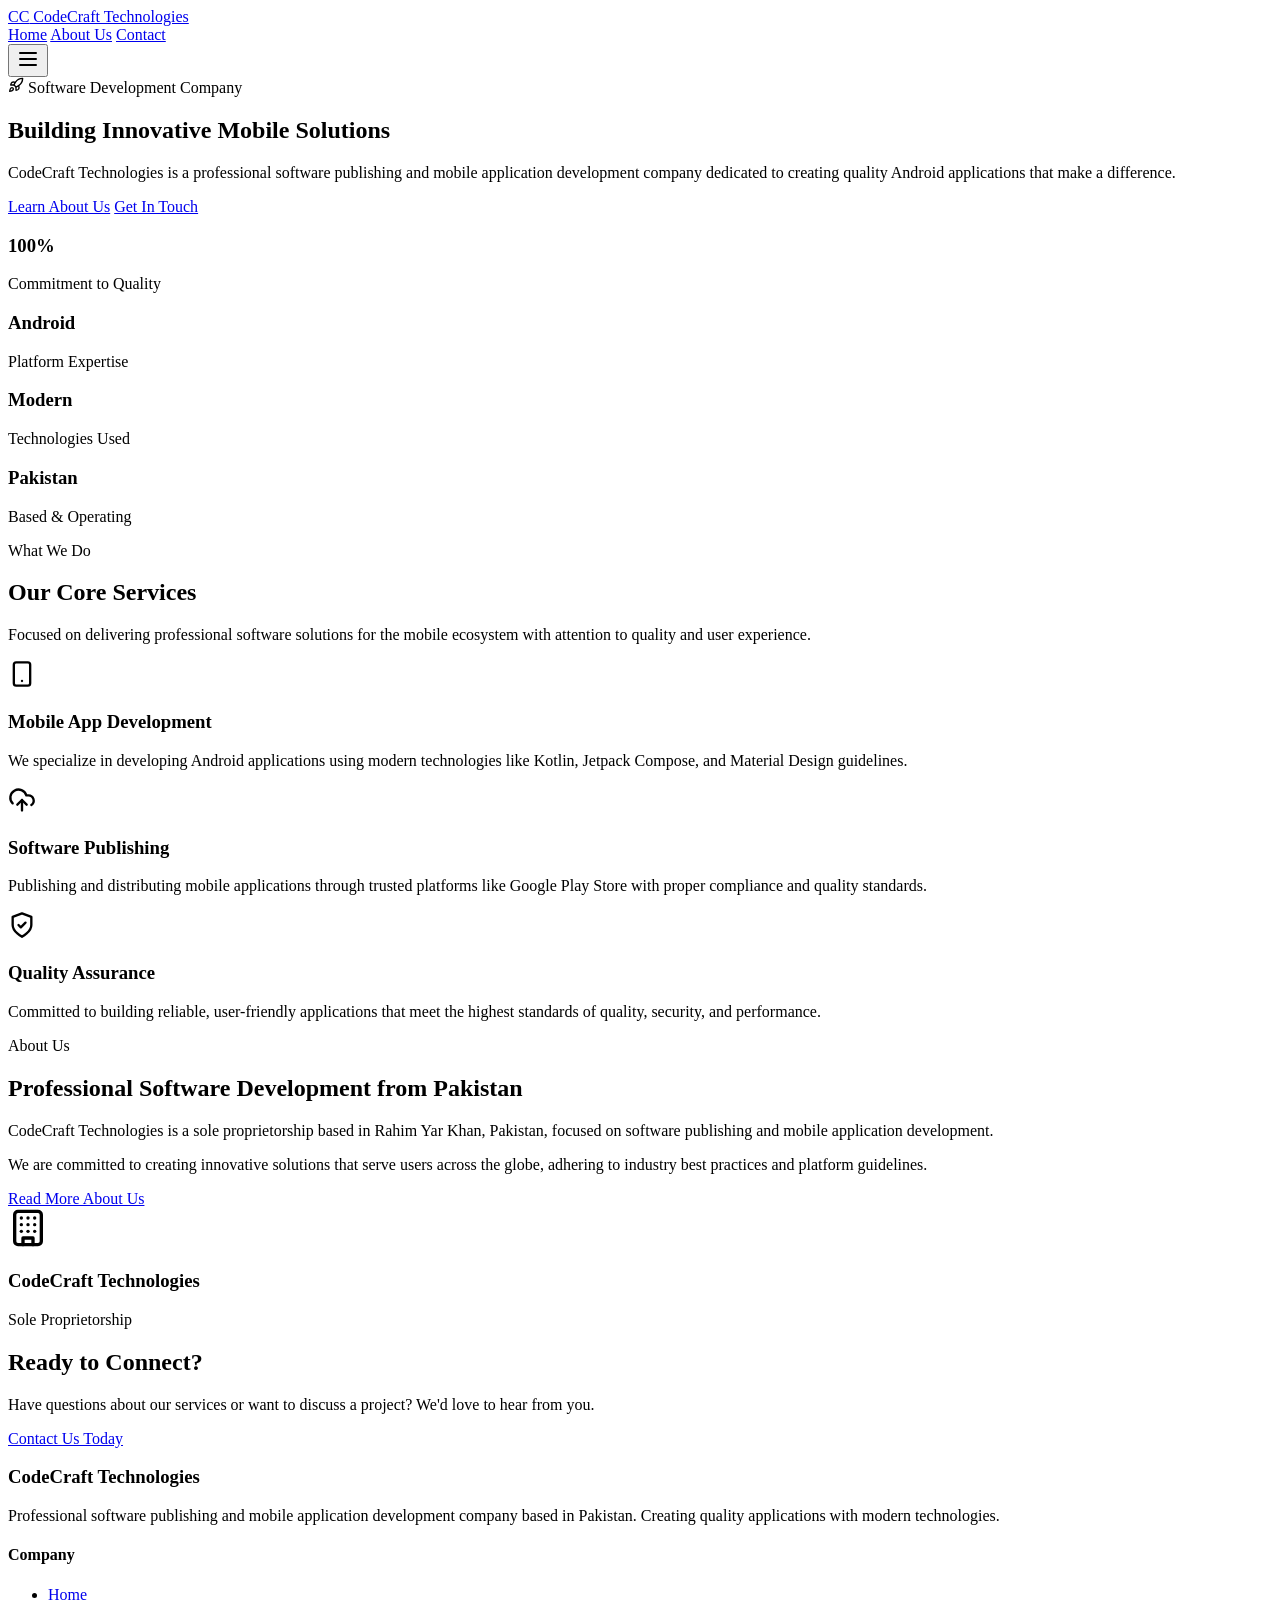
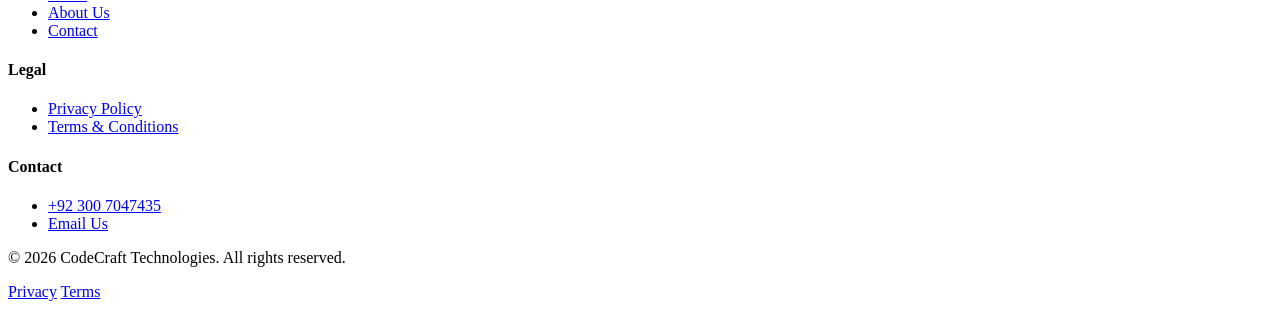
==== index.html @ ab317632 "Add files via upload" ====
<!DOCTYPE html>
<html lang="en">

<head>
    <meta charset="UTF-8">
    <meta name="viewport" content="width=device-width, initial-scale=1.0">
    <meta name="description"
        content="CodeCraft Technologies - Professional software publishing and mobile application development company based in Pakistan.">
    <title>CodeCraft Technologies | Software & Mobile App Development</title>
    <link rel="stylesheet" href="css/style.css">
</head>

<body>
    <!-- Header -->
    <header class="header">
        <div class="container">
            <a href="index.html" class="logo">
                <span class="logo-icon">CC</span>
                CodeCraft Technologies
            </a>
            <nav class="nav" id="nav">
                <a href="index.html" class="nav-link active">Home</a>
                <a href="about.html" class="nav-link">About Us</a>
                <a href="contact.html" class="nav-link">Contact</a>
            </nav>
            <button class="mobile-menu-btn" id="menuBtn" aria-label="Toggle menu">
                <svg xmlns="http://www.w3.org/2000/svg" width="24" height="24" viewBox="0 0 24 24" fill="none"
                    stroke="currentColor" stroke-width="2" stroke-linecap="round" stroke-linejoin="round">
                    <line x1="4" x2="20" y1="12" y2="12" />
                    <line x1="4" x2="20" y1="6" y2="6" />
                    <line x1="4" x2="20" y1="18" y2="18" />
                </svg>
            </button>
        </div>
    </header>

    <!-- Hero Section -->
    <section class="hero">
        <div class="container">
            <div class="hero-content">
                <span class="hero-badge">
                    <svg xmlns="http://www.w3.org/2000/svg" width="16" height="16" viewBox="0 0 24 24" fill="none"
                        stroke="currentColor" stroke-width="2" stroke-linecap="round" stroke-linejoin="round">
                        <path
                            d="M4.5 16.5c-1.5 1.26-2 5-2 5s3.74-.5 5-2c.71-.84.7-2.13-.09-2.91a2.18 2.18 0 0 0-2.91-.09z" />
                        <path
                            d="m12 15-3-3a22 22 0 0 1 2-3.95A12.88 12.88 0 0 1 22 2c0 2.72-.78 7.5-6 11a22.35 22.35 0 0 1-4 2z" />
                        <path d="M9 12H4s.55-3.03 2-4c1.62-1.08 5 0 5 0" />
                        <path d="M12 15v5s3.03-.55 4-2c1.08-1.62 0-5 0-5" />
                    </svg>
                    Software Development Company
                </span>
                <h1>Building Innovative <span class="highlight">Mobile Solutions</span></h1>
                <p class="lead">CodeCraft Technologies is a professional software publishing and mobile application
                    development company dedicated to creating quality Android applications that make a difference.</p>
                <div class="hero-buttons">
                    <a href="about.html" class="btn btn-primary btn-lg">Learn About Us</a>
                    <a href="contact.html" class="btn btn-outline btn-lg">Get In Touch</a>
                </div>
            </div>
        </div>
    </section>

    <!-- Stats Section -->
    <section class="stats">
        <div class="container">
            <div class="stats-grid">
                <div class="stat-item">
                    <h3>100%</h3>
                    <p>Commitment to Quality</p>
                </div>
                <div class="stat-item">
                    <h3>Android</h3>
                    <p>Platform Expertise</p>
                </div>
                <div class="stat-item">
                    <h3>Modern</h3>
                    <p>Technologies Used</p>
                </div>
                <div class="stat-item">
                    <h3>Pakistan</h3>
                    <p>Based & Operating</p>
                </div>
            </div>
        </div>
    </section>

    <!-- Services Section -->
    <section class="section features">
        <div class="container">
            <div class="section-header">
                <span class="section-label">What We Do</span>
                <h2>Our Core Services</h2>
                <p>Focused on delivering professional software solutions for the mobile ecosystem with attention to
                    quality and user experience.</p>
            </div>
            <div class="features-grid">
                <div class="feature-card">
                    <div class="feature-icon">
                        <svg xmlns="http://www.w3.org/2000/svg" width="28" height="28" viewBox="0 0 24 24" fill="none"
                            stroke="currentColor" stroke-width="2" stroke-linecap="round" stroke-linejoin="round">
                            <rect width="14" height="20" x="5" y="2" rx="2" ry="2" />
                            <path d="M12 18h.01" />
                        </svg>
                    </div>
                    <h3>Mobile App Development</h3>
                    <p>We specialize in developing Android applications using modern technologies like Kotlin, Jetpack
                        Compose, and Material Design guidelines.</p>
                </div>
                <div class="feature-card">
                    <div class="feature-icon">
                        <svg xmlns="http://www.w3.org/2000/svg" width="28" height="28" viewBox="0 0 24 24" fill="none"
                            stroke="currentColor" stroke-width="2" stroke-linecap="round" stroke-linejoin="round">
                            <path d="M4 14.899A7 7 0 1 1 15.71 8h1.79a4.5 4.5 0 0 1 2.5 8.242" />
                            <path d="M12 12v9" />
                            <path d="m16 16-4-4-4 4" />
                        </svg>
                    </div>
                    <h3>Software Publishing</h3>
                    <p>Publishing and distributing mobile applications through trusted platforms like Google Play Store
                        with proper compliance and quality standards.</p>
                </div>
                <div class="feature-card">
                    <div class="feature-icon">
                        <svg xmlns="http://www.w3.org/2000/svg" width="28" height="28" viewBox="0 0 24 24" fill="none"
                            stroke="currentColor" stroke-width="2" stroke-linecap="round" stroke-linejoin="round">
                            <path d="M12 22s8-4 8-10V5l-8-3-8 3v7c0 6 8 10 8 10" />
                            <path d="m9 12 2 2 4-4" />
                        </svg>
                    </div>
                    <h3>Quality Assurance</h3>
                    <p>Committed to building reliable, user-friendly applications that meet the highest standards of
                        quality, security, and performance.</p>
                </div>
            </div>
        </div>
    </section>

    <!-- About Preview Section -->
    <section class="section about-preview">
        <div class="container">
            <div class="about-content-wrapper">
                <div class="about-text">
                    <span class="section-label">About Us</span>
                    <h2>Professional Software Development from Pakistan</h2>
                    <p>CodeCraft Technologies is a sole proprietorship based in Rahim Yar Khan, Pakistan, focused on
                        software publishing and mobile application development.</p>
                    <p>We are committed to creating innovative solutions that serve users across the globe, adhering to
                        industry best practices and platform guidelines.</p>
                    <a href="about.html" class="btn btn-outline">Read More About Us</a>
                </div>
                <div class="about-visual">
                    <div class="about-visual-icon">
                        <svg xmlns="http://www.w3.org/2000/svg" width="40" height="40" viewBox="0 0 24 24" fill="none"
                            stroke="currentColor" stroke-width="2" stroke-linecap="round" stroke-linejoin="round">
                            <rect width="16" height="20" x="4" y="2" rx="2" ry="2" />
                            <path d="M9 22v-4h6v4" />
                            <path d="M8 6h.01" />
                            <path d="M16 6h.01" />
                            <path d="M12 6h.01" />
                            <path d="M12 10h.01" />
                            <path d="M12 14h.01" />
                            <path d="M16 10h.01" />
                            <path d="M16 14h.01" />
                            <path d="M8 10h.01" />
                            <path d="M8 14h.01" />
                        </svg>
                    </div>
                    <h3>CodeCraft Technologies</h3>
                    <p>Sole Proprietorship</p>
                </div>
            </div>
        </div>
    </section>

    <!-- CTA Section -->
    <section class="cta-section">
        <div class="container">
            <div class="cta-content">
                <h2>Ready to Connect?</h2>
                <p>Have questions about our services or want to discuss a project? We'd love to hear from you.</p>
                <a href="contact.html" class="btn btn-primary btn-lg">Contact Us Today</a>
            </div>
        </div>
    </section>

    <!-- Footer -->
    <footer class="footer">
        <div class="container">
            <div class="footer-grid">
                <div class="footer-brand">
                    <h3>CodeCraft Technologies</h3>
                    <p>Professional software publishing and mobile application development company based in Pakistan.
                        Creating quality applications with modern technologies.</p>
                </div>
                <div class="footer-nav">
                    <h4>Company</h4>
                    <ul class="footer-links">
                        <li><a href="index.html">Home</a></li>
                        <li><a href="about.html">About Us</a></li>
                        <li><a href="contact.html">Contact</a></li>
                    </ul>
                </div>
                <div class="footer-nav">
                    <h4>Legal</h4>
                    <ul class="footer-links">
                        <li><a href="privacy.html">Privacy Policy</a></li>
                        <li><a href="terms.html">Terms & Conditions</a></li>
                    </ul>
                </div>
                <div class="footer-nav">
                    <h4>Contact</h4>
                    <ul class="footer-links">
                        <li><a href="tel:+923007047435">+92 300 7047435</a></li>
                        <li><a href="mailto:bhinaam6@gmail.com">Email Us</a></li>
                    </ul>
                </div>
            </div>
            <div class="footer-bottom">
                <p>&copy; 2026 CodeCraft Technologies. All rights reserved.</p>
                <div class="footer-bottom-links">
                    <a href="privacy.html">Privacy</a>
                    <a href="terms.html">Terms</a>
                </div>
            </div>
        </div>
    </footer>

    <script>
        document.getElementById('menuBtn').addEventListener('click', function () {
            document.getElementById('nav').classList.toggle('active');
        });
    </script>
</body>

</html>
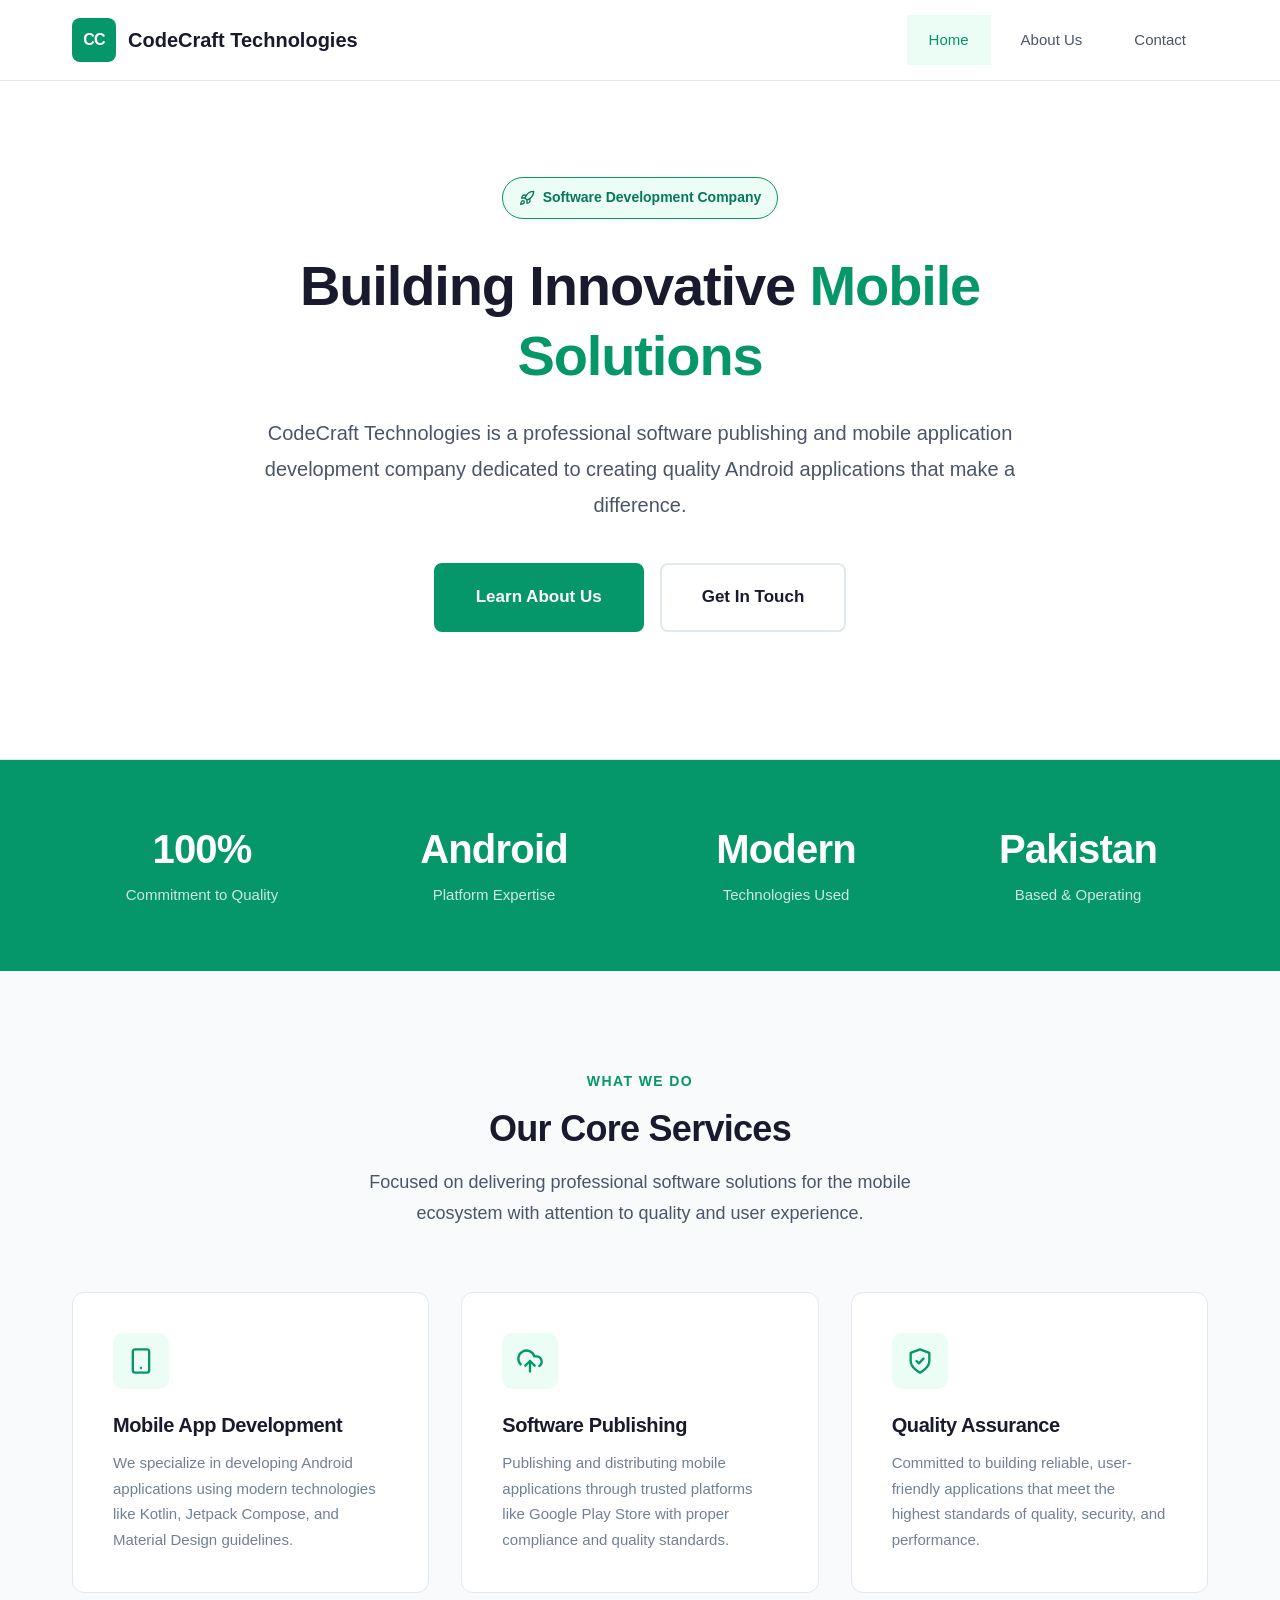
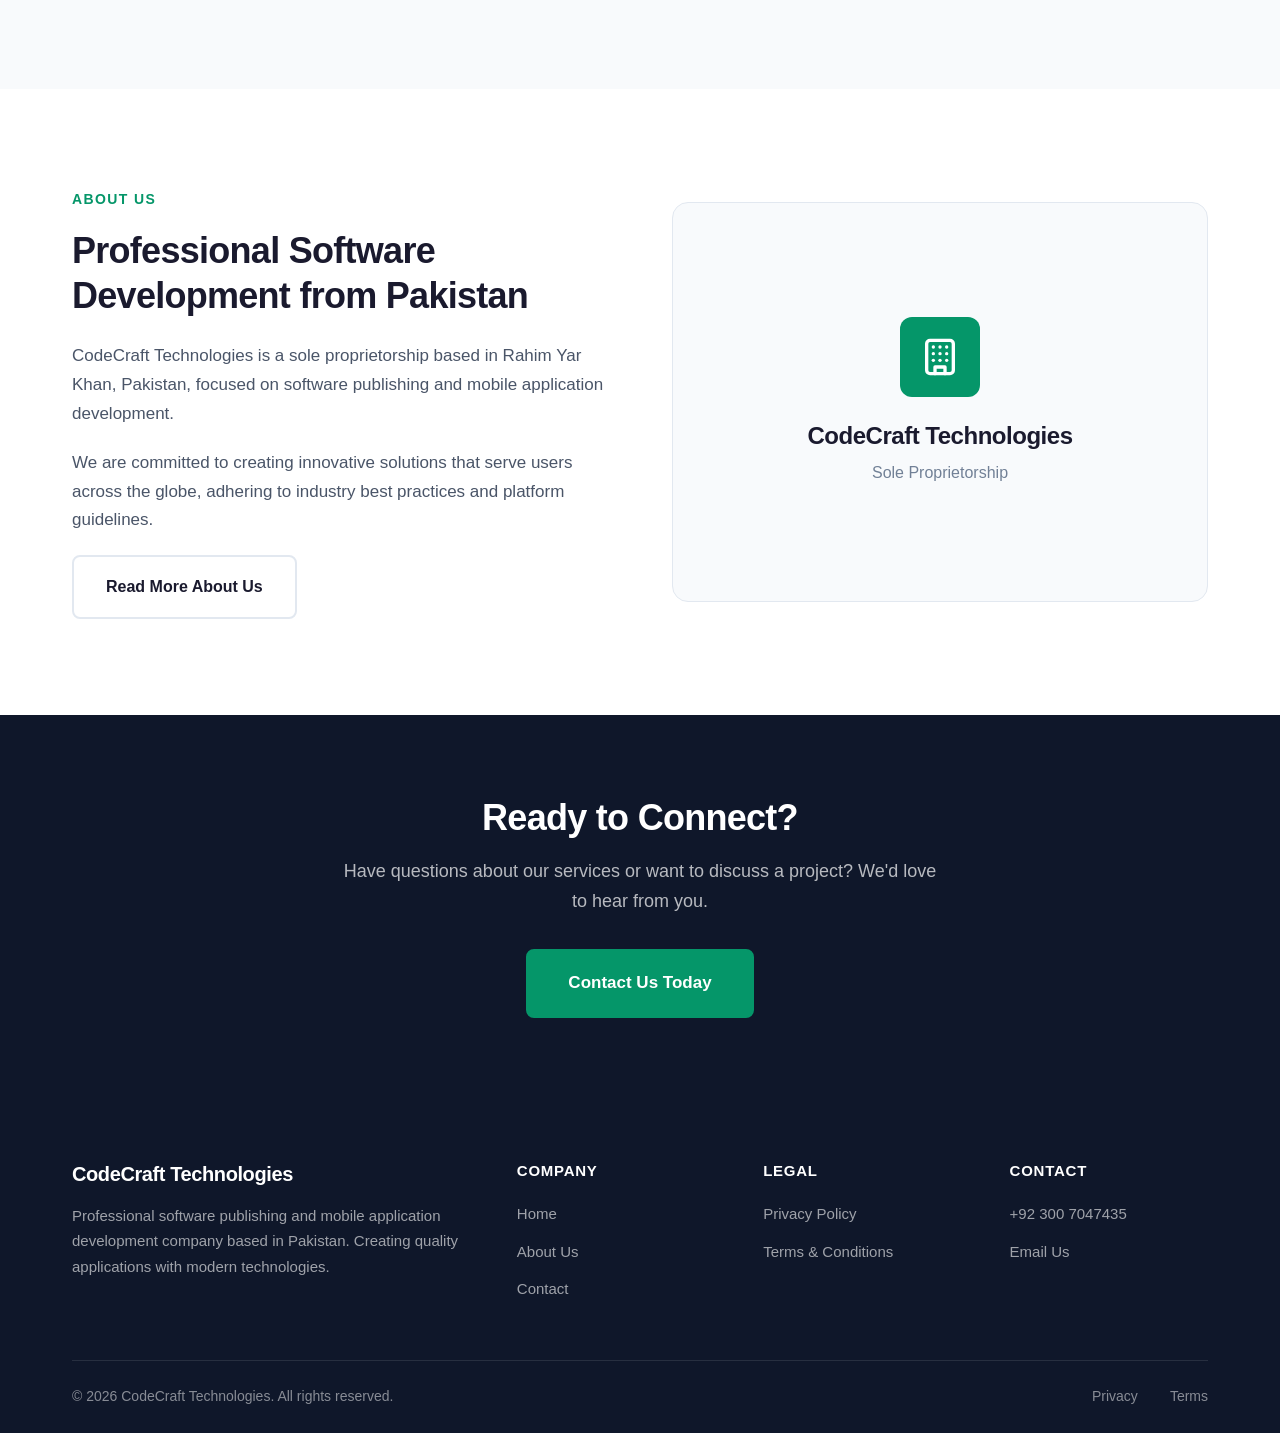
==== commit c7fb1da9: "Update index.html" ====
--- a/index.html
+++ b/index.html
@@ -2,6 +2,7 @@
 <html lang="en">
 
 <head>
+    <meta name="google-site-verification" content="dHsDm3SutT2ekoezpXCY7jgCbOkLywfMXZr5wzgbYo4" />
     <meta charset="UTF-8">
     <meta name="viewport" content="width=device-width, initial-scale=1.0">
     <meta name="description"
@@ -233,4 +234,4 @@
     </script>
 </body>
 
-</html>+</html>
--- a/css/style.css
+++ b/css/style.css
@@ -0,0 +1,1141 @@
+/* CodeCraft Technologies - Modern Professional Stylesheet */
+/* Design: Flat, minimal, professional - No shadows, no gradients */
+
+/* ========================================
+   1. CSS RESET & BASE
+   ======================================== */
+@import url('https://fonts.googleapis.com/css2?family=Plus+Jakarta+Sans:wght@400;500;600;700;800&display=swap');
+
+*,
+*::before,
+*::after {
+    margin: 0;
+    padding: 0;
+    box-sizing: border-box;
+}
+
+html {
+    font-size: 16px;
+    scroll-behavior: smooth;
+}
+
+body {
+    font-family: 'Plus Jakarta Sans', -apple-system, BlinkMacSystemFont, 'Segoe UI', Roboto, sans-serif;
+    font-weight: 400;
+    line-height: 1.7;
+    color: #1a1a2e;
+    background-color: #FFFFFF;
+    min-height: 100vh;
+    display: flex;
+    flex-direction: column;
+    -webkit-font-smoothing: antialiased;
+    -moz-osx-font-smoothing: grayscale;
+}
+
+/* ========================================
+   2. COLOR VARIABLES
+   ======================================== */
+:root {
+    --color-primary: #059669;
+    --color-primary-dark: #047857;
+    --color-primary-light: #10b981;
+    --color-primary-subtle: #ecfdf5;
+    --color-white: #FFFFFF;
+    --color-text: #1a1a2e;
+    --color-text-secondary: #4a5568;
+    --color-text-muted: #718096;
+    --color-border: #e2e8f0;
+    --color-background: #f8fafc;
+    --color-dark: #0f172a;
+}
+
+/* ========================================
+   3. TYPOGRAPHY
+   ======================================== */
+h1,
+h2,
+h3,
+h4,
+h5,
+h6 {
+    font-weight: 700;
+    line-height: 1.25;
+    color: var(--color-text);
+    letter-spacing: -0.02em;
+}
+
+h1 {
+    font-size: 3.5rem;
+    font-weight: 800;
+}
+
+h2 {
+    font-size: 2.25rem;
+}
+
+h3 {
+    font-size: 1.5rem;
+}
+
+h4 {
+    font-size: 1.25rem;
+}
+
+p {
+    color: var(--color-text-secondary);
+    margin-bottom: 1.25rem;
+}
+
+.lead {
+    font-size: 1.25rem;
+    line-height: 1.8;
+    color: var(--color-text-secondary);
+}
+
+a {
+    color: var(--color-primary);
+    text-decoration: none;
+    transition: color 0.2s ease;
+}
+
+a:hover {
+    color: var(--color-primary-dark);
+}
+
+/* Icon Styling */
+[class^="lucide-"],
+[class*=" lucide-"] {
+    font-size: inherit;
+    line-height: 1;
+    display: inline-flex;
+    align-items: center;
+    justify-content: center;
+}
+
+/* ========================================
+   4. LAYOUT UTILITIES
+   ======================================== */
+.container {
+    width: 100%;
+    max-width: 1200px;
+    margin: 0 auto;
+    padding: 0 2rem;
+}
+
+.section {
+    padding: 6rem 0;
+}
+
+.section-header {
+    text-align: center;
+    margin-bottom: 4rem;
+}
+
+.section-header h2 {
+    margin-bottom: 1rem;
+}
+
+.section-header p {
+    max-width: 600px;
+    margin: 0 auto;
+    font-size: 1.125rem;
+}
+
+.section-label {
+    display: inline-block;
+    font-size: 0.875rem;
+    font-weight: 600;
+    color: var(--color-primary);
+    text-transform: uppercase;
+    letter-spacing: 0.1em;
+    margin-bottom: 0.75rem;
+}
+
+/* ========================================
+   5. HEADER & NAVIGATION
+   ======================================== */
+.header {
+    background-color: var(--color-white);
+    border-bottom: 1px solid var(--color-border);
+    position: sticky;
+    top: 0;
+    z-index: 1000;
+}
+
+.header .container {
+    display: flex;
+    align-items: center;
+    justify-content: space-between;
+    height: 80px;
+}
+
+.logo {
+    display: flex;
+    align-items: center;
+    gap: 0.75rem;
+    font-size: 1.25rem;
+    font-weight: 700;
+    color: var(--color-text);
+}
+
+.logo:hover {
+    color: var(--color-text);
+}
+
+.logo-icon {
+    width: 44px;
+    height: 44px;
+    background-color: var(--color-primary);
+    color: var(--color-white);
+    display: flex;
+    align-items: center;
+    justify-content: center;
+    font-weight: 800;
+    font-size: 1rem;
+    letter-spacing: -0.05em;
+    border-radius: 8px;
+}
+
+.nav {
+    display: flex;
+    align-items: center;
+    gap: 0.5rem;
+}
+
+.nav-link {
+    font-weight: 500;
+    font-size: 0.9375rem;
+    color: var(--color-text-secondary);
+    padding: 0.625rem 1.25rem;
+    border: 2px solid transparent;
+    transition: all 0.2s ease;
+}
+
+.nav-link:hover {
+    color: var(--color-primary);
+}
+
+.nav-link.active {
+    color: var(--color-primary);
+    background-color: var(--color-primary-subtle);
+    border-color: var(--color-primary-subtle);
+}
+
+.mobile-menu-btn {
+    display: none;
+    background: none;
+    border: 2px solid var(--color-border);
+    width: 44px;
+    height: 44px;
+    font-size: 1.25rem;
+    color: var(--color-text);
+    cursor: pointer;
+    align-items: center;
+    justify-content: center;
+}
+
+/* ========================================
+   6. HERO SECTION
+   ======================================== */
+.hero {
+    padding: 6rem 0 8rem;
+    background-color: var(--color-white);
+    position: relative;
+}
+
+.hero::after {
+    content: '';
+    position: absolute;
+    bottom: 0;
+    left: 0;
+    right: 0;
+    height: 1px;
+    background-color: var(--color-border);
+}
+
+.hero-content {
+    max-width: 800px;
+    margin: 0 auto;
+    text-align: center;
+}
+
+.hero-badge {
+    display: inline-flex;
+    align-items: center;
+    gap: 0.5rem;
+    padding: 0.5rem 1rem;
+    background-color: var(--color-primary-subtle);
+    color: var(--color-primary-dark);
+    font-size: 0.875rem;
+    font-weight: 600;
+    margin-bottom: 2rem;
+    border: 1px solid var(--color-primary);
+    border-radius: 50px;
+}
+
+.hero h1 {
+    margin-bottom: 1.5rem;
+}
+
+.hero h1 .highlight {
+    color: var(--color-primary);
+}
+
+.hero .lead {
+    margin-bottom: 2.5rem;
+}
+
+.hero-buttons {
+    display: flex;
+    gap: 1rem;
+    justify-content: center;
+    flex-wrap: wrap;
+}
+
+/* ========================================
+   7. BUTTONS
+   ======================================== */
+.btn {
+    display: inline-flex;
+    align-items: center;
+    justify-content: center;
+    gap: 0.5rem;
+    padding: 1rem 2rem;
+    font-size: 1rem;
+    font-weight: 600;
+    border: 2px solid transparent;
+    border-radius: 8px;
+    cursor: pointer;
+    transition: all 0.2s ease;
+    text-decoration: none;
+}
+
+.btn-primary {
+    background-color: var(--color-primary);
+    color: var(--color-white);
+    border-color: var(--color-primary);
+}
+
+.btn-primary:hover {
+    background-color: var(--color-primary-dark);
+    border-color: var(--color-primary-dark);
+    color: var(--color-white);
+}
+
+.btn-outline {
+    background-color: transparent;
+    color: var(--color-text);
+    border-color: var(--color-border);
+}
+
+.btn-outline:hover {
+    border-color: var(--color-primary);
+    color: var(--color-primary);
+}
+
+.btn-lg {
+    padding: 1.125rem 2.5rem;
+    font-size: 1.0625rem;
+}
+
+/* ========================================
+   8. FEATURES / SERVICES
+   ======================================== */
+.features {
+    background-color: var(--color-background);
+}
+
+.features-grid {
+    display: grid;
+    grid-template-columns: repeat(3, 1fr);
+    gap: 2rem;
+}
+
+.feature-card {
+    background-color: var(--color-white);
+    padding: 2.5rem;
+    border: 1px solid var(--color-border);
+    transition: border-color 0.2s ease;
+    border-radius: 12px;
+}
+
+.feature-card:hover {
+    border-color: var(--color-primary);
+}
+
+.feature-icon {
+    width: 56px;
+    height: 56px;
+    background-color: var(--color-primary-subtle);
+    color: var(--color-primary);
+    display: flex;
+    align-items: center;
+    justify-content: center;
+    font-size: 1.5rem;
+    margin-bottom: 1.5rem;
+    border-radius: 10px;
+}
+
+.feature-card h3 {
+    margin-bottom: 0.75rem;
+    font-size: 1.25rem;
+}
+
+.feature-card p {
+    color: var(--color-text-muted);
+    margin-bottom: 0;
+    font-size: 0.9375rem;
+    line-height: 1.7;
+}
+
+/* ========================================
+   9. STATS SECTION
+   ======================================== */
+.stats {
+    background-color: var(--color-primary);
+    padding: 4rem 0;
+}
+
+.stats-grid {
+    display: grid;
+    grid-template-columns: repeat(4, 1fr);
+    gap: 2rem;
+    text-align: center;
+}
+
+.stat-item h3 {
+    font-size: 2.5rem;
+    color: var(--color-white);
+    margin-bottom: 0.5rem;
+    font-weight: 800;
+}
+
+.stat-item p {
+    color: rgba(255, 255, 255, 0.8);
+    font-size: 0.9375rem;
+    margin: 0;
+    font-weight: 500;
+}
+
+/* ========================================
+   10. ABOUT PREVIEW
+   ======================================== */
+.about-preview {
+    background-color: var(--color-white);
+}
+
+.about-content-wrapper {
+    display: grid;
+    grid-template-columns: 1fr 1fr;
+    gap: 4rem;
+    align-items: center;
+}
+
+.about-text .section-label {
+    margin-bottom: 1rem;
+}
+
+.about-text h2 {
+    margin-bottom: 1.5rem;
+}
+
+.about-text p {
+    font-size: 1.0625rem;
+}
+
+.about-visual {
+    background-color: var(--color-background);
+    border: 1px solid var(--color-border);
+    height: 400px;
+    display: flex;
+    flex-direction: column;
+    align-items: center;
+    justify-content: center;
+    text-align: center;
+    padding: 2rem;
+    border-radius: 16px;
+}
+
+.about-visual-icon {
+    width: 80px;
+    height: 80px;
+    background-color: var(--color-primary);
+    color: var(--color-white);
+    display: flex;
+    align-items: center;
+    justify-content: center;
+    font-size: 2rem;
+    margin-bottom: 1.5rem;
+    border-radius: 12px;
+}
+
+.about-visual h3 {
+    color: var(--color-text);
+    margin-bottom: 0.5rem;
+}
+
+.about-visual p {
+    color: var(--color-text-muted);
+    margin: 0;
+}
+
+/* ========================================
+   11. PAGE HEADER (Internal Pages)
+   ======================================== */
+.page-header {
+    padding: 4rem 0;
+    background-color: var(--color-background);
+    border-bottom: 1px solid var(--color-border);
+}
+
+.page-header .container {
+    max-width: 800px;
+}
+
+.page-header .section-label {
+    margin-bottom: 0.75rem;
+}
+
+.page-header h1 {
+    font-size: 2.75rem;
+    margin-bottom: 1rem;
+}
+
+.page-header p {
+    font-size: 1.125rem;
+    color: var(--color-text-secondary);
+    margin: 0;
+}
+
+/* ========================================
+   12. ABOUT PAGE
+   ======================================== */
+.about-intro {
+    display: grid;
+    grid-template-columns: 1fr 1fr;
+    gap: 4rem;
+    align-items: center;
+}
+
+.about-intro-content h2 {
+    margin-bottom: 1.5rem;
+}
+
+.about-intro-content p {
+    font-size: 1.0625rem;
+}
+
+.about-details {
+    margin-top: 2rem;
+    padding-top: 2rem;
+    border-top: 1px solid var(--color-border);
+}
+
+.about-detail-item {
+    display: flex;
+    margin-bottom: 0.75rem;
+}
+
+.about-detail-item strong {
+    min-width: 180px;
+    color: var(--color-text);
+    font-weight: 600;
+}
+
+.about-detail-item span {
+    color: var(--color-text-secondary);
+}
+
+.about-image {
+    background-color: var(--color-background);
+    border: 1px solid var(--color-border);
+    height: 380px;
+    display: flex;
+    flex-direction: column;
+    align-items: center;
+    justify-content: center;
+    border-radius: 16px;
+}
+
+.about-image-icon {
+    font-size: 4rem;
+    color: var(--color-primary);
+    margin-bottom: 1rem;
+}
+
+.about-image p {
+    color: var(--color-text-muted);
+    font-weight: 500;
+    margin: 0;
+}
+
+/* Values Section */
+.values-section {
+    background-color: var(--color-background);
+}
+
+.values-grid {
+    display: grid;
+    grid-template-columns: repeat(2, 1fr);
+    gap: 2rem;
+}
+
+.value-card {
+    background-color: var(--color-white);
+    padding: 2rem;
+    border: 1px solid var(--color-border);
+    border-radius: 12px;
+}
+
+.value-card h3 {
+    color: var(--color-primary);
+    font-size: 1.125rem;
+    margin-bottom: 0.75rem;
+}
+
+.value-card p {
+    color: var(--color-text-muted);
+    margin-bottom: 0;
+    font-size: 0.9375rem;
+}
+
+/* Mission Section */
+.mission-section {
+    background-color: var(--color-white);
+}
+
+.mission-content {
+    max-width: 800px;
+    margin: 0 auto;
+    text-align: center;
+}
+
+.mission-content p {
+    font-size: 1.125rem;
+}
+
+/* ========================================
+   13. CONTACT PAGE
+   ======================================== */
+.contact-grid {
+    display: grid;
+    grid-template-columns: repeat(3, 1fr);
+    gap: 2rem;
+}
+
+.contact-card {
+    background-color: var(--color-white);
+    padding: 2.5rem;
+    border: 1px solid var(--color-border);
+    text-align: center;
+    transition: border-color 0.2s ease;
+    border-radius: 12px;
+}
+
+.contact-card:hover {
+    border-color: var(--color-primary);
+}
+
+.contact-icon {
+    width: 56px;
+    height: 56px;
+    background-color: var(--color-primary-subtle);
+    color: var(--color-primary);
+    display: flex;
+    align-items: center;
+    justify-content: center;
+    font-size: 1.5rem;
+    margin: 0 auto 1.25rem;
+    border-radius: 10px;
+}
+
+.contact-card h4 {
+    margin-bottom: 0.75rem;
+    font-size: 1.125rem;
+}
+
+.contact-card p {
+    color: var(--color-text-muted);
+    margin-bottom: 0;
+    font-size: 0.9375rem;
+    line-height: 1.8;
+}
+
+/* Contact Person Card */
+.contact-person {
+    background-color: var(--color-background);
+}
+
+.contact-person-card {
+    max-width: 500px;
+    margin: 0 auto;
+    background-color: var(--color-white);
+    padding: 3rem;
+    border: 1px solid var(--color-border);
+    text-align: center;
+    border-radius: 16px;
+}
+
+.contact-person-icon {
+    width: 72px;
+    height: 72px;
+    background-color: var(--color-primary);
+    color: var(--color-white);
+    display: flex;
+    align-items: center;
+    justify-content: center;
+    font-size: 2rem;
+    margin: 0 auto 1.5rem;
+    border-radius: 50%;
+}
+
+.contact-person-card h3 {
+    margin-bottom: 0.5rem;
+}
+
+.contact-person-card .role {
+    color: var(--color-primary);
+    font-weight: 600;
+    font-size: 0.9375rem;
+    margin-bottom: 1rem;
+}
+
+.contact-person-card p {
+    color: var(--color-text-muted);
+    margin: 0;
+}
+
+/* Mailing Address */
+.mailing-section {
+    background-color: var(--color-white);
+}
+
+.mailing-content {
+    max-width: 500px;
+    margin: 0 auto;
+    text-align: center;
+}
+
+.mailing-content .company-name {
+    font-weight: 700;
+    color: var(--color-text);
+    font-size: 1.125rem;
+    margin-bottom: 0.75rem;
+}
+
+.mailing-content p {
+    margin: 0;
+    line-height: 2;
+}
+
+/* ========================================
+   14. LEGAL PAGES (Privacy, Terms)
+   ======================================== */
+.legal-section {
+    background-color: var(--color-white);
+}
+
+.legal-content {
+    max-width: 800px;
+    margin: 0 auto;
+}
+
+.last-updated {
+    display: inline-block;
+    font-size: 0.875rem;
+    color: var(--color-text-muted);
+    padding: 0.5rem 1rem;
+    background-color: var(--color-background);
+    border: 1px solid var(--color-border);
+    margin-bottom: 2.5rem;
+}
+
+.legal-content h2 {
+    font-size: 1.375rem;
+    margin-top: 3rem;
+    margin-bottom: 1rem;
+    padding-bottom: 0.75rem;
+    border-bottom: 2px solid var(--color-primary-subtle);
+    color: var(--color-text);
+}
+
+.legal-content h2:first-of-type {
+    margin-top: 0;
+}
+
+.legal-content p {
+    font-size: 1rem;
+    line-height: 1.8;
+}
+
+.legal-content ul {
+    padding-left: 1.5rem;
+    margin-bottom: 1.5rem;
+}
+
+.legal-content li {
+    margin-bottom: 0.625rem;
+    color: var(--color-text-secondary);
+    line-height: 1.7;
+}
+
+.legal-content li strong {
+    color: var(--color-text);
+}
+
+/* ========================================
+   15. CTA SECTION
+   ======================================== */
+.cta-section {
+    background-color: var(--color-dark);
+    padding: 5rem 0;
+}
+
+.cta-content {
+    text-align: center;
+    max-width: 600px;
+    margin: 0 auto;
+}
+
+.cta-content h2 {
+    color: var(--color-white);
+    margin-bottom: 1rem;
+}
+
+.cta-content p {
+    color: rgba(255, 255, 255, 0.7);
+    margin-bottom: 2rem;
+    font-size: 1.125rem;
+}
+
+/* ========================================
+   16. FOOTER
+   ======================================== */
+.footer {
+    background-color: var(--color-dark);
+    color: var(--color-white);
+    padding: 4rem 0 1.5rem;
+    margin-top: auto;
+}
+
+.footer-grid {
+    display: grid;
+    grid-template-columns: 2fr 1fr 1fr 1fr;
+    gap: 3rem;
+    padding-bottom: 3rem;
+    border-bottom: 1px solid rgba(255, 255, 255, 0.1);
+}
+
+.footer-brand h3 {
+    color: var(--color-white);
+    font-size: 1.25rem;
+    margin-bottom: 1rem;
+}
+
+.footer-brand p {
+    color: rgba(255, 255, 255, 0.6);
+    font-size: 0.9375rem;
+    margin: 0;
+    line-height: 1.7;
+}
+
+.footer-nav h4 {
+    color: var(--color-white);
+    font-size: 0.9375rem;
+    font-weight: 600;
+    margin-bottom: 1.25rem;
+    text-transform: uppercase;
+    letter-spacing: 0.05em;
+}
+
+.footer-links {
+    list-style: none;
+}
+
+.footer-links li {
+    margin-bottom: 0.625rem;
+}
+
+.footer-links a {
+    color: rgba(255, 255, 255, 0.6);
+    font-size: 0.9375rem;
+    transition: color 0.2s ease;
+}
+
+.footer-links a:hover {
+    color: var(--color-white);
+}
+
+.footer-bottom {
+    padding-top: 1.5rem;
+    display: flex;
+    justify-content: space-between;
+    align-items: center;
+}
+
+.footer-bottom p {
+    font-size: 0.875rem;
+    color: rgba(255, 255, 255, 0.5);
+    margin: 0;
+}
+
+.footer-bottom-links {
+    display: flex;
+    gap: 2rem;
+}
+
+.footer-bottom-links a {
+    font-size: 0.875rem;
+    color: rgba(255, 255, 255, 0.5);
+}
+
+.footer-bottom-links a:hover {
+    color: var(--color-white);
+}
+
+/* ========================================
+   17. RESPONSIVE DESIGN
+   ======================================== */
+
+/* Large Tablet */
+@media (max-width: 1024px) {
+    h1 {
+        font-size: 2.75rem;
+    }
+
+    h2 {
+        font-size: 2rem;
+    }
+
+    .hero h1 {
+        font-size: 2.75rem;
+    }
+
+    .footer-grid {
+        grid-template-columns: 1fr 1fr 1fr;
+    }
+
+    .footer-brand {
+        grid-column: 1 / -1;
+    }
+
+    .stats-grid {
+        grid-template-columns: repeat(2, 1fr);
+        gap: 2rem 3rem;
+    }
+}
+
+/* Tablet */
+@media (max-width: 768px) {
+    html {
+        font-size: 15px;
+    }
+
+    .container {
+        padding: 0 1.5rem;
+    }
+
+    .section {
+        padding: 4rem 0;
+    }
+
+    h1 {
+        font-size: 2.25rem;
+    }
+
+    .hero {
+        padding: 4rem 0 5rem;
+    }
+
+    .hero h1 {
+        font-size: 2.25rem;
+    }
+
+    .nav {
+        display: none;
+        position: absolute;
+        top: 100%;
+        left: 0;
+        right: 0;
+        background-color: var(--color-white);
+        flex-direction: column;
+        padding: 1rem;
+        border-bottom: 1px solid var(--color-border);
+        gap: 0;
+    }
+
+    .nav.active {
+        display: flex;
+    }
+
+    .nav-link {
+        padding: 1rem;
+        width: 100%;
+        text-align: center;
+        border-bottom: 1px solid var(--color-border);
+    }
+
+    .nav-link:last-child {
+        border-bottom: none;
+    }
+
+    .nav-link.active {
+        background-color: var(--color-primary-subtle);
+    }
+
+    .mobile-menu-btn {
+        display: flex;
+    }
+
+    .features-grid,
+    .contact-grid {
+        grid-template-columns: 1fr;
+    }
+
+    .about-content-wrapper,
+    .about-intro {
+        grid-template-columns: 1fr;
+        gap: 2rem;
+    }
+
+    .about-visual,
+    .about-image {
+        height: 280px;
+        order: -1;
+    }
+
+    .values-grid {
+        grid-template-columns: 1fr;
+    }
+
+    .footer-grid {
+        grid-template-columns: 1fr 1fr;
+        gap: 2rem;
+    }
+
+    .footer-brand {
+        grid-column: 1 / -1;
+    }
+
+    .footer-bottom {
+        flex-direction: column;
+        gap: 1rem;
+        text-align: center;
+    }
+
+    .page-header h1 {
+        font-size: 2rem;
+    }
+
+    .about-detail-item {
+        flex-direction: column;
+    }
+
+    .about-detail-item strong {
+        min-width: auto;
+        margin-bottom: 0.25rem;
+    }
+}
+
+/* Mobile */
+@media (max-width: 480px) {
+    html {
+        font-size: 14px;
+    }
+
+    .container {
+        padding: 0 1rem;
+    }
+
+    .header .container {
+        height: 70px;
+    }
+
+    .logo {
+        font-size: 1.125rem;
+    }
+
+    .logo-icon {
+        width: 38px;
+        height: 38px;
+        font-size: 0.875rem;
+    }
+
+    h1 {
+        font-size: 1.875rem;
+    }
+
+    h2 {
+        font-size: 1.5rem;
+    }
+
+    .hero {
+        padding: 3rem 0 4rem;
+    }
+
+    .hero h1 {
+        font-size: 1.875rem;
+    }
+
+    .hero .lead {
+        font-size: 1rem;
+    }
+
+    .hero-buttons {
+        flex-direction: column;
+    }
+
+    .hero-buttons .btn {
+        width: 100%;
+    }
+
+    .section {
+        padding: 3rem 0;
+    }
+
+    .page-header {
+        padding: 2.5rem 0;
+    }
+
+    .page-header h1 {
+        font-size: 1.75rem;
+    }
+
+    .btn {
+        padding: 0.875rem 1.5rem;
+        font-size: 0.9375rem;
+    }
+
+    .feature-card,
+    .contact-card,
+    .value-card {
+        padding: 1.75rem;
+    }
+
+    .stats-grid {
+        grid-template-columns: 1fr;
+        gap: 1.5rem;
+    }
+
+    .stat-item h3 {
+        font-size: 2rem;
+    }
+
+    .footer-grid {
+        grid-template-columns: 1fr;
+        text-align: center;
+    }
+
+    .footer-bottom-links {
+        flex-direction: column;
+        gap: 0.75rem;
+    }
+
+    .contact-person-card {
+        padding: 2rem;
+    }
+
+    .legal-content h2 {
+        font-size: 1.25rem;
+    }
+}
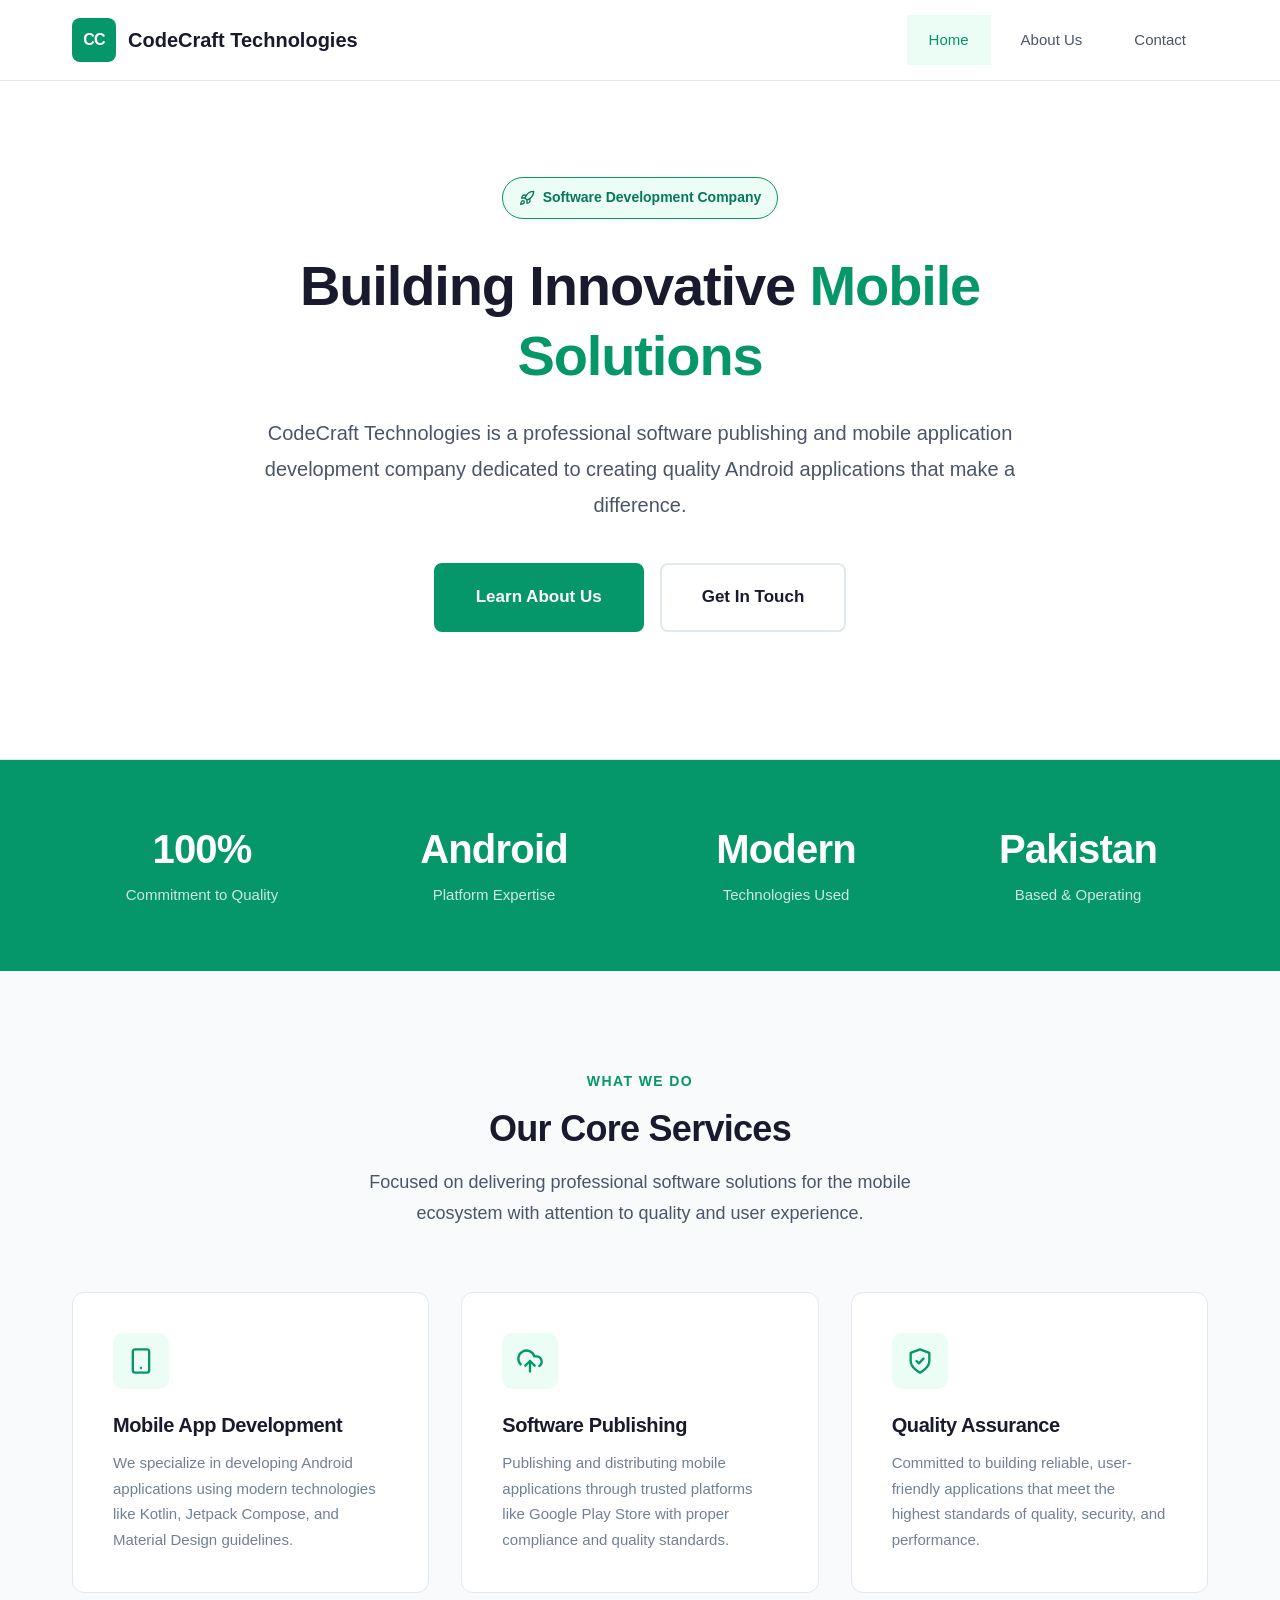
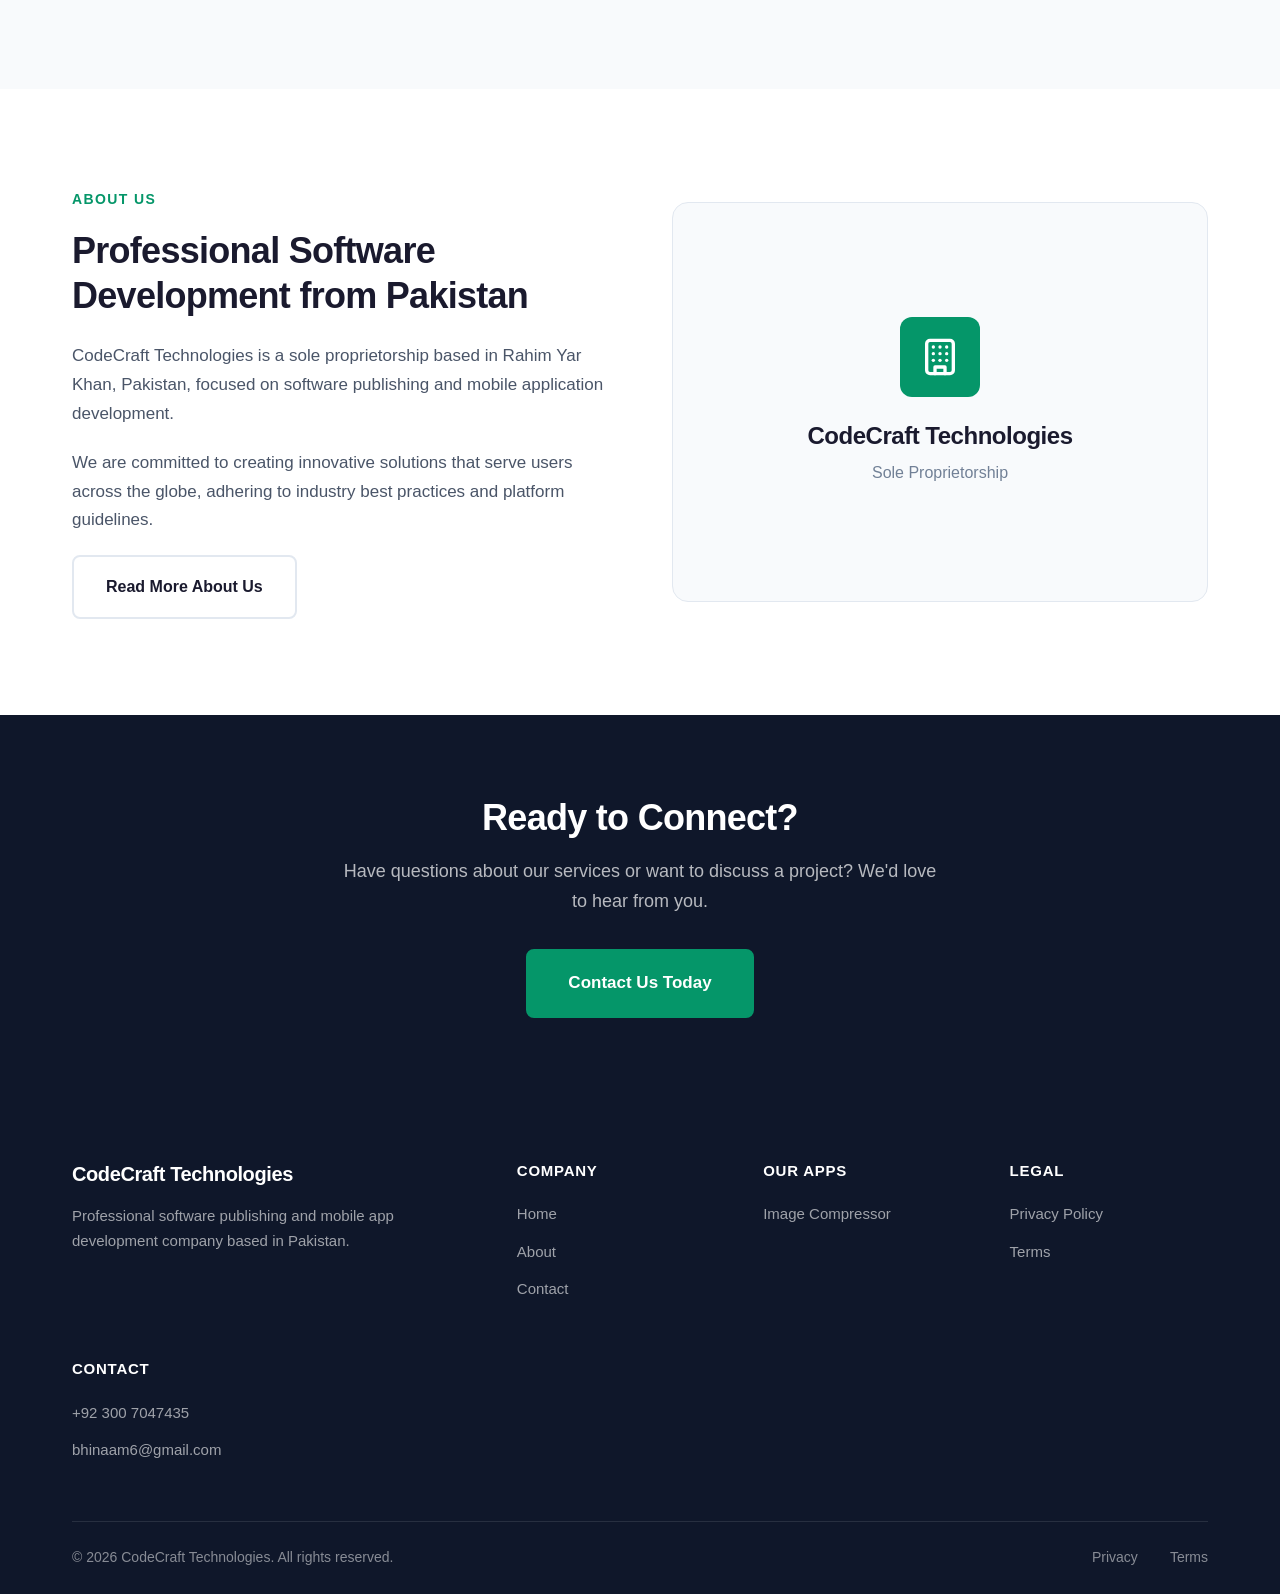
==== commit e932ad14: "Add files via upload" ====
--- a/index.html
+++ b/index.html
@@ -2,7 +2,6 @@
 <html lang="en">
 
 <head>
-    <meta name="google-site-verification" content="dHsDm3SutT2ekoezpXCY7jgCbOkLywfMXZr5wzgbYo4" />
     <meta charset="UTF-8">
     <meta name="viewport" content="width=device-width, initial-scale=1.0">
     <meta name="description"
@@ -191,29 +190,34 @@
             <div class="footer-grid">
                 <div class="footer-brand">
                     <h3>CodeCraft Technologies</h3>
-                    <p>Professional software publishing and mobile application development company based in Pakistan.
-                        Creating quality applications with modern technologies.</p>
+                    <p>Professional software publishing and mobile app development company based in Pakistan.</p>
                 </div>
                 <div class="footer-nav">
                     <h4>Company</h4>
                     <ul class="footer-links">
                         <li><a href="index.html">Home</a></li>
-                        <li><a href="about.html">About Us</a></li>
+                        <li><a href="about.html">About</a></li>
                         <li><a href="contact.html">Contact</a></li>
                     </ul>
                 </div>
                 <div class="footer-nav">
+                    <h4>Our Apps</h4>
+                    <ul class="footer-links">
+                        <li><a href="apps/image-compressor/index.html">Image Compressor</a></li>
+                    </ul>
+                </div>
+                <div class="footer-nav">
                     <h4>Legal</h4>
                     <ul class="footer-links">
                         <li><a href="privacy.html">Privacy Policy</a></li>
-                        <li><a href="terms.html">Terms & Conditions</a></li>
+                        <li><a href="terms.html">Terms</a></li>
                     </ul>
                 </div>
                 <div class="footer-nav">
                     <h4>Contact</h4>
                     <ul class="footer-links">
                         <li><a href="tel:+923007047435">+92 300 7047435</a></li>
-                        <li><a href="mailto:bhinaam6@gmail.com">Email Us</a></li>
+                        <li><a href="mailto:bhinaam6@gmail.com">bhinaam6@gmail.com</a></li>
                     </ul>
                 </div>
             </div>
@@ -234,4 +238,4 @@
     </script>
 </body>
 
-</html>
+</html>
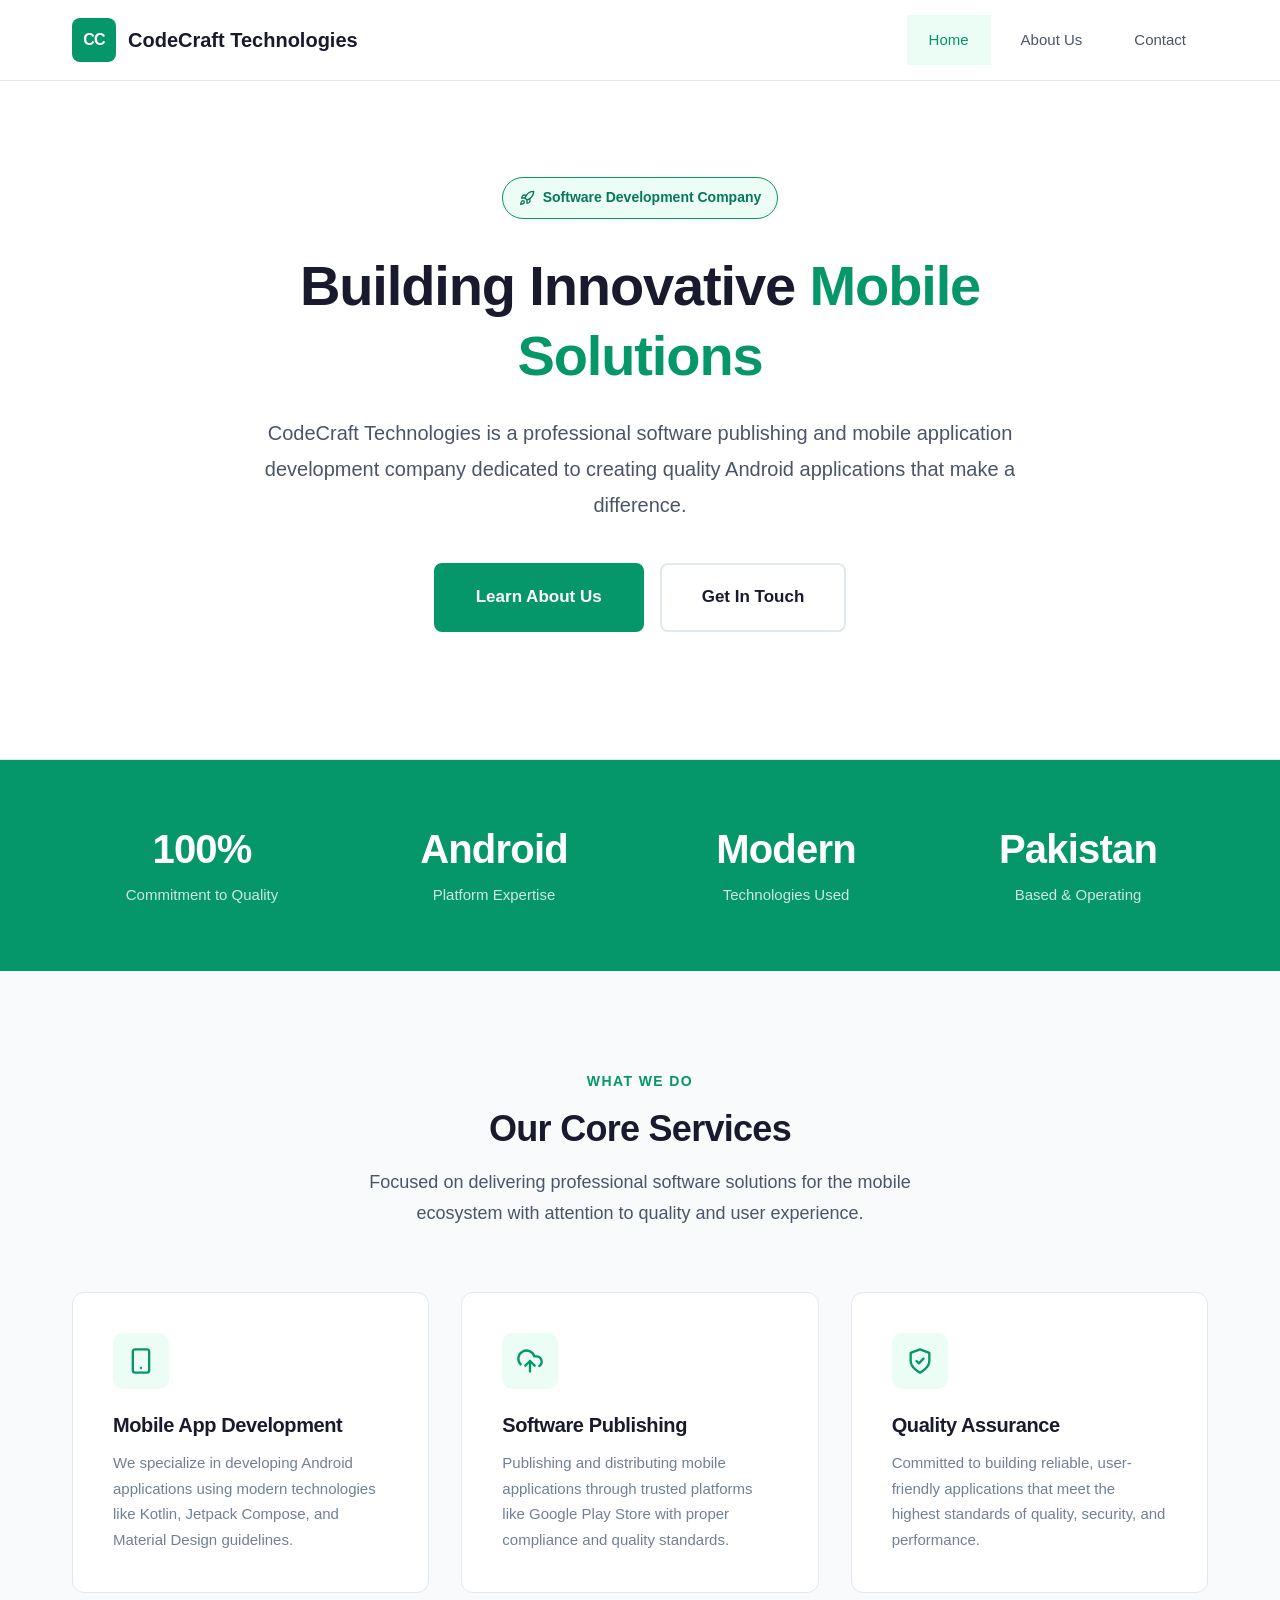
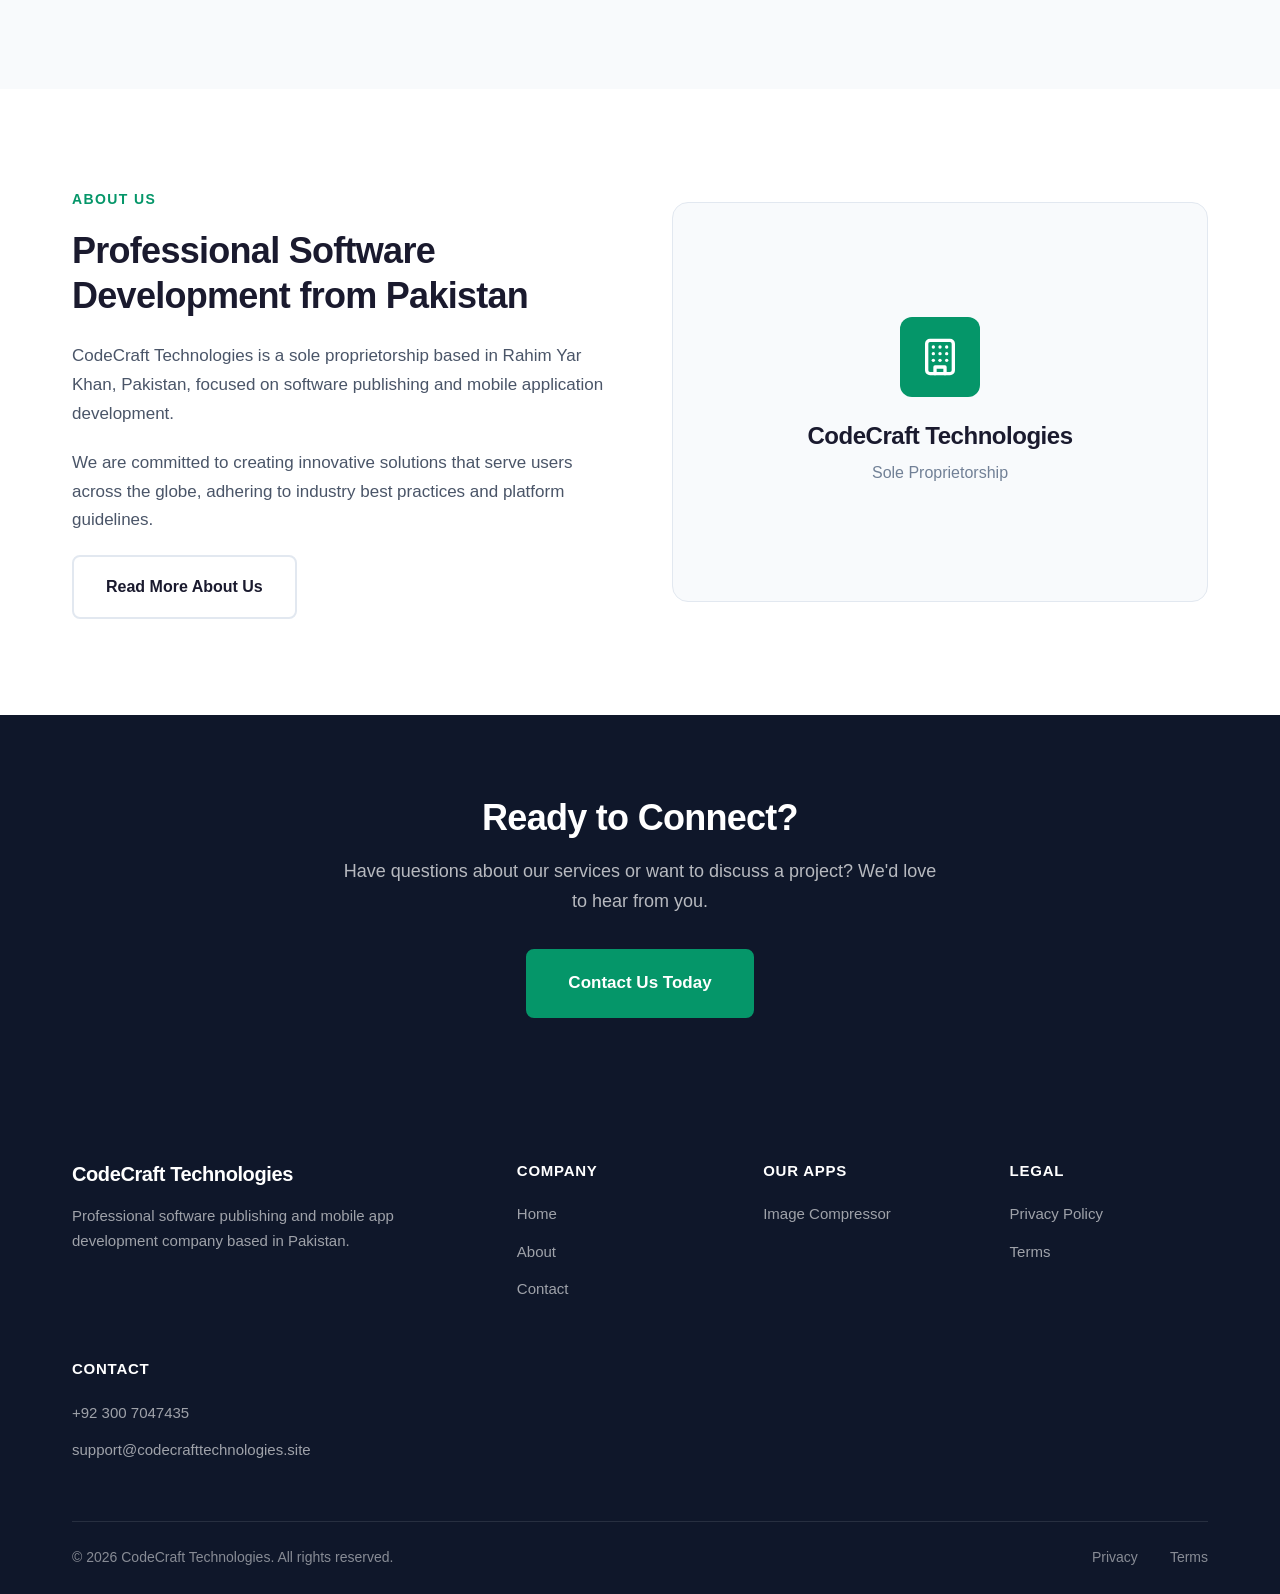
==== commit 0734c54d: "Update index.html" ====
--- a/index.html
+++ b/index.html
@@ -203,7 +203,7 @@
                 <div class="footer-nav">
                     <h4>Our Apps</h4>
                     <ul class="footer-links">
-                        <li><a href="apps/image-compressor/index.html">Image Compressor</a></li>
+                        <li><a href="apps/image-comressor/index.html">Image Compressor</a></li>
                     </ul>
                 </div>
                 <div class="footer-nav">
@@ -217,7 +217,7 @@
                     <h4>Contact</h4>
                     <ul class="footer-links">
                         <li><a href="tel:+923007047435">+92 300 7047435</a></li>
-                        <li><a href="mailto:bhinaam6@gmail.com">bhinaam6@gmail.com</a></li>
+                        <li><a href="mailto:support@codecrafttechnologies.site">support@codecrafttechnologies.site</a></li>
                     </ul>
                 </div>
             </div>
@@ -238,4 +238,4 @@
     </script>
 </body>
 
-</html>+</html>
